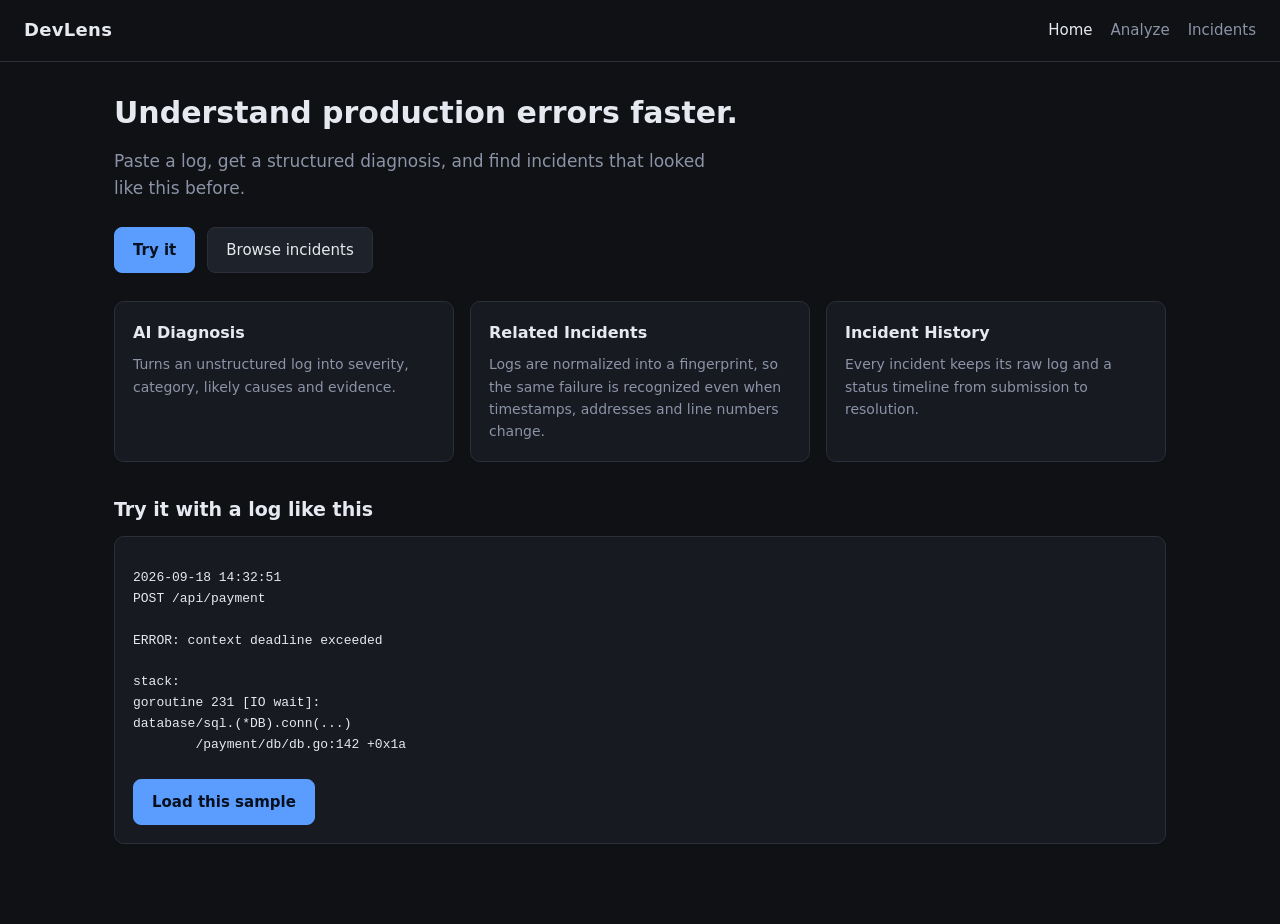
==== web/index.html @ b073ad02 "feat: 前端四个页面（M4） 不引入构建步骤，用原生 HTML/CSS/JS，由 api 进程直接托管静态文件， 本地起一个进程就能打开页面。  - Landing：定位、三个能力卡片、示例日志一" ====
<!DOCTYPE html>
<html lang="en">
<head>
<meta charset="utf-8">
<meta name="viewport" content="width=device-width, initial-scale=1">
<title>DevLens — Understand production errors faster</title>
<link rel="stylesheet" href="style.css">
</head>
<body>
<header>
  <span class="logo">DevLens</span>
  <nav>
    <a href="index.html" class="active">Home</a>
    <a href="analyze.html">Analyze</a>
    <a href="incidents.html">Incidents</a>
  </nav>
</header>

<main>
  <h1>Understand production errors faster.</h1>
  <p class="lede">
    Paste a log, get a structured diagnosis, and find incidents that looked like this before.
  </p>

  <div class="actions">
    <a class="btn btn-primary" href="analyze.html">Try it</a>
    <a class="btn" href="incidents.html">Browse incidents</a>
  </div>

  <div class="cards">
    <div class="card">
      <h3>AI Diagnosis</h3>
      <p>Turns an unstructured log into severity, category, likely causes and evidence.</p>
    </div>
    <div class="card">
      <h3>Related Incidents</h3>
      <p>Logs are normalized into a fingerprint, so the same failure is recognized even when
         timestamps, addresses and line numbers change.</p>
    </div>
    <div class="card">
      <h3>Incident History</h3>
      <p>Every incident keeps its raw log and a status timeline from submission to resolution.</p>
    </div>
  </div>

  <h2>Try it with a log like this</h2>
  <div class="panel">
    <pre class="mono">2026-09-18 14:32:51
POST /api/payment

ERROR: context deadline exceeded

stack:
goroutine 231 [IO wait]:
database/sql.(*DB).conn(...)
	/payment/db/db.go:142 +0x1a</pre>
    <div class="actions">
      <a class="btn btn-primary" href="analyze.html?sample=1">Load this sample</a>
    </div>
  </div>
</main>
</body>
</html>
---- web/style.css ----
:root {
  --bg: #0f1115;
  --panel: #171a21;
  --panel-2: #1e222b;
  --border: #2a2f3a;
  --text: #e6e9ef;
  --muted: #8b93a7;
  --accent: #5b9dff;
  --high: #ff6b6b;
  --medium: #ffa94d;
  --low: #63d471;
  --critical: #d6336c;
}

* { box-sizing: border-box; }

body {
  margin: 0;
  background: var(--bg);
  color: var(--text);
  font: 15px/1.6 ui-sans-serif, system-ui, -apple-system, "Segoe UI", Roboto, sans-serif;
}

a { color: var(--accent); text-decoration: none; }
a:hover { text-decoration: underline; }

header {
  border-bottom: 1px solid var(--border);
  padding: 16px 24px;
  display: flex;
  align-items: center;
  gap: 24px;
}

header .logo { font-weight: 700; font-size: 18px; letter-spacing: .3px; }
header nav { display: flex; gap: 18px; margin-left: auto; }
header nav a { color: var(--muted); }
header nav a.active { color: var(--text); }

main { max-width: 1100px; margin: 0 auto; padding: 32px 24px 80px; }

h1 { font-size: 30px; line-height: 1.25; margin: 0 0 12px; }
h2 { font-size: 19px; margin: 32px 0 12px; }
h3 { font-size: 15px; margin: 20px 0 8px; color: var(--muted); text-transform: uppercase; letter-spacing: .6px; }

.lede { color: var(--muted); font-size: 17px; max-width: 620px; }

.cards { display: grid; grid-template-columns: repeat(auto-fit, minmax(220px, 1fr)); gap: 16px; margin-top: 28px; }
.card { background: var(--panel); border: 1px solid var(--border); border-radius: 10px; padding: 18px; }
.card h3 { margin-top: 0; color: var(--text); text-transform: none; letter-spacing: 0; font-size: 16px; }
.card p { color: var(--muted); margin: 6px 0 0; font-size: 14px; }

.actions { display: flex; gap: 12px; margin-top: 24px; flex-wrap: wrap; }

button, .btn {
  font: inherit;
  border-radius: 8px;
  border: 1px solid var(--border);
  background: var(--panel-2);
  color: var(--text);
  padding: 10px 18px;
  cursor: pointer;
}
button:hover, .btn:hover { border-color: var(--accent); }
button:disabled { opacity: .55; cursor: not-allowed; }
.btn-primary { background: var(--accent); border-color: var(--accent); color: #06101f; font-weight: 600; }
.btn-primary:hover { filter: brightness(1.08); }

textarea {
  width: 100%;
  min-height: 320px;
  background: var(--panel);
  color: var(--text);
  border: 1px solid var(--border);
  border-radius: 10px;
  padding: 14px;
  font: 13px/1.6 ui-monospace, SFMono-Regular, Menlo, Consolas, monospace;
  resize: vertical;
}
textarea:focus { outline: none; border-color: var(--accent); }

.split { display: grid; grid-template-columns: 1fr 1fr; gap: 24px; align-items: start; }
@media (max-width: 900px) { .split { grid-template-columns: 1fr; } }

.panel { background: var(--panel); border: 1px solid var(--border); border-radius: 10px; padding: 18px; }
.panel.empty { color: var(--muted); }

.badge {
  display: inline-block;
  font-size: 12px;
  font-weight: 600;
  padding: 3px 9px;
  border-radius: 999px;
  border: 1px solid var(--border);
  background: var(--panel-2);
  letter-spacing: .4px;
}
.sev-HIGH { color: var(--high); border-color: var(--high); }
.sev-MEDIUM { color: var(--medium); border-color: var(--medium); }
.sev-LOW { color: var(--low); border-color: var(--low); }
.sev-CRITICAL { color: var(--critical); border-color: var(--critical); }
.badge.recurring { color: var(--accent); border-color: var(--accent); }
.badge.status { color: var(--muted); }

.meta { color: var(--muted); font-size: 14px; margin-bottom: 16px; }
.mono { font-family: ui-monospace, SFMono-Regular, Menlo, Consolas, monospace; font-size: 13px; }

ul.plain { margin: 8px 0; padding-left: 20px; }
ul.plain li { margin: 5px 0; }

table { width: 100%; border-collapse: collapse; font-size: 14px; }
th, td { text-align: left; padding: 11px 10px; border-bottom: 1px solid var(--border); }
th { color: var(--muted); font-weight: 600; font-size: 13px; text-transform: uppercase; letter-spacing: .5px; }
tbody tr:hover { background: var(--panel); }

.confidence { display: flex; align-items: center; gap: 10px; }
.confidence .bar { flex: 1; max-width: 160px; height: 6px; background: var(--panel-2); border-radius: 3px; overflow: hidden; }
.confidence .bar span { display: block; height: 100%; background: var(--accent); }

.evidence { background: var(--panel-2); border-radius: 8px; padding: 10px 12px; margin: 8px 0; }
.evidence .line { color: var(--muted); font-size: 12px; }

.timeline { list-style: none; margin: 0; padding: 0; }
.timeline li { padding: 10px 0 10px 18px; border-left: 2px solid var(--border); position: relative; }
.timeline li::before {
  content: '';
  position: absolute; left: -5px; top: 18px;
  width: 8px; height: 8px; border-radius: 50%; background: var(--accent);
}
.timeline .when { color: var(--muted); font-size: 12px; }

.alert { border-radius: 8px; padding: 12px 14px; margin: 12px 0; font-size: 14px; }
.alert.error { background: #2a1618; border: 1px solid #52242a; color: #ffb4b4; }
.alert.info { background: #16202e; border: 1px solid #24405f; color: #a9c8ff; }

.spinner {
  display: inline-block; width: 13px; height: 13px; margin-right: 8px;
  border: 2px solid var(--muted); border-top-color: transparent;
  border-radius: 50%; animation: spin .8s linear infinite; vertical-align: -2px;
}
@keyframes spin { to { transform: rotate(360deg); } }

footer { color: var(--muted); font-size: 13px; margin-top: 48px; padding-top: 20px; border-top: 1px solid var(--border); }
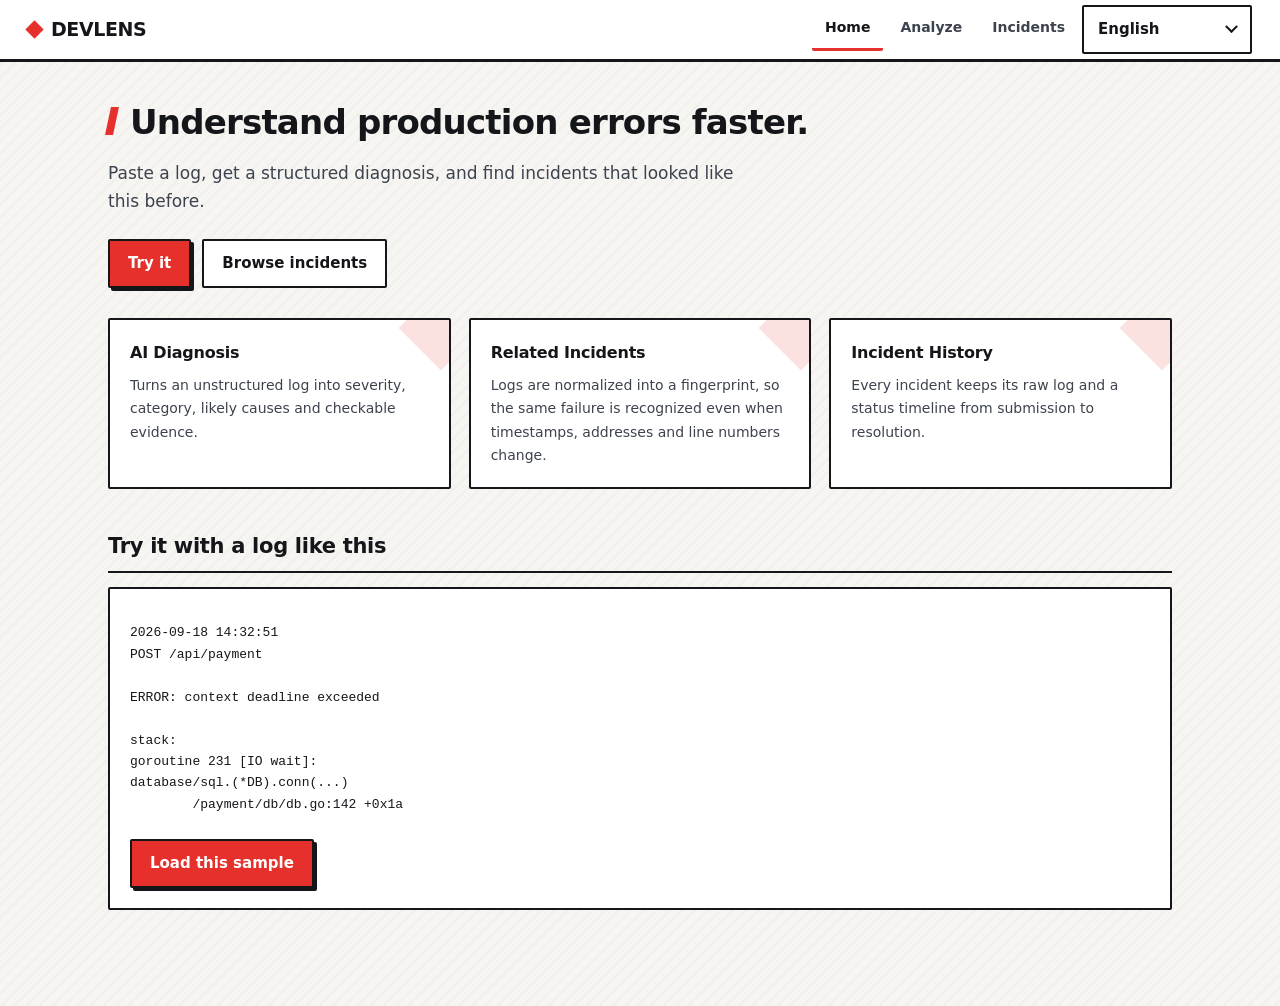
==== commit 88b6e9ac: "feat: 前端改为明亮构成主义风格，并加入中英切换 配色从深色改为明亮，主色取构成主义的红与近黑：粗描边、几何色块、 斜向动势、极小圆角、硬阴影。背景保留可读性优先，斜纹只做很淡的暗示。  页面结构" ====
--- a/web/index.html
+++ b/web/index.html
@@ -1,63 +1,67 @@
 <!DOCTYPE html>
-<html lang="en">
+<html lang="zh-Hans">
 <head>
 <meta charset="utf-8">
 <meta name="viewport" content="width=device-width, initial-scale=1">
-<title>DevLens — Understand production errors faster</title>
+<title>DevLens</title>
 <link rel="stylesheet" href="style.css">
+<script src="i18n.js"></script>
+<script src="select.js"></script>
+<script src="header.js"></script>
 </head>
 <body>
-<header>
-  <span class="logo">DevLens</span>
-  <nav>
-    <a href="index.html" class="active">Home</a>
-    <a href="analyze.html">Analyze</a>
-    <a href="incidents.html">Incidents</a>
-  </nav>
-</header>
+<header id="site-header"></header>
 
 <main>
-  <h1>Understand production errors faster.</h1>
-  <p class="lede">
-    Paste a log, get a structured diagnosis, and find incidents that looked like this before.
-  </p>
+  <h1 data-i18n="landing.title"></h1>
+  <p class="lede" data-i18n="landing.lede"></p>
 
   <div class="actions">
-    <a class="btn btn-primary" href="analyze.html">Try it</a>
-    <a class="btn" href="incidents.html">Browse incidents</a>
+    <a class="btn btn-primary" href="analyze.html" data-i18n="landing.cta.analyze"></a>
+    <a class="btn" href="incidents.html" data-i18n="landing.cta.browse"></a>
   </div>
 
   <div class="cards">
     <div class="card">
-      <h3>AI Diagnosis</h3>
-      <p>Turns an unstructured log into severity, category, likely causes and evidence.</p>
+      <h3 data-i18n="landing.card.diagnosis.title"></h3>
+      <p data-i18n="landing.card.diagnosis.body"></p>
     </div>
     <div class="card">
-      <h3>Related Incidents</h3>
-      <p>Logs are normalized into a fingerprint, so the same failure is recognized even when
-         timestamps, addresses and line numbers change.</p>
+      <h3 data-i18n="landing.card.related.title"></h3>
+      <p data-i18n="landing.card.related.body"></p>
     </div>
     <div class="card">
-      <h3>Incident History</h3>
-      <p>Every incident keeps its raw log and a status timeline from submission to resolution.</p>
+      <h3 data-i18n="landing.card.history.title"></h3>
+      <p data-i18n="landing.card.history.body"></p>
     </div>
   </div>
 
-  <h2>Try it with a log like this</h2>
+  <h2 data-i18n="landing.sample.title"></h2>
   <div class="panel">
-    <pre class="mono">2026-09-18 14:32:51
-POST /api/payment
-
-ERROR: context deadline exceeded
-
-stack:
-goroutine 231 [IO wait]:
-database/sql.(*DB).conn(...)
-	/payment/db/db.go:142 +0x1a</pre>
+    <pre class="mono" id="sample-log"></pre>
     <div class="actions">
-      <a class="btn btn-primary" href="analyze.html?sample=1">Load this sample</a>
+      <a class="btn btn-primary" id="sample-link" data-i18n="landing.sample.load"></a>
     </div>
   </div>
 </main>
+
+<script>
+(function () {
+  const I = window.DevLensI18n;
+  I.initLang();
+  window.DevLensHeader.build();
+
+  document.getElementById('sample-log').textContent =
+    '2026-09-18 14:32:51\n' +
+    'POST /api/payment\n\n' +
+    'ERROR: context deadline exceeded\n\n' +
+    'stack:\n' +
+    'goroutine 231 [IO wait]:\n' +
+    'database/sql.(*DB).conn(...)\n' +
+    '\t/payment/db/db.go:142 +0x1a';
+
+  document.getElementById('sample-link').href = 'analyze.html?sample=1';
+})();
+</script>
 </body>
 </html>
--- a/web/style.css
+++ b/web/style.css
@@ -1,143 +1,461 @@
+/* DevLens —— 明亮现代 + 构成主义
+ *
+ * 取构成主义的几个特征：粗黑描边、几何色块、斜向动势、
+ * 大字重标题配紧凑字距。底色保持明亮，保证可读性优先。
+ */
+
 :root {
-  --bg: #0f1115;
-  --panel: #171a21;
-  --panel-2: #1e222b;
-  --border: #2a2f3a;
-  --text: #e6e9ef;
-  --muted: #8b93a7;
-  --accent: #5b9dff;
-  --high: #ff6b6b;
-  --medium: #ffa94d;
-  --low: #63d471;
-  --critical: #d6336c;
+  /* 构成主义主色：红、黑、米白 */
+  --red: #e5302c;
+  --red-dark: #c4231f;
+  --ink: #14161a;
+  --ink-soft: #3d434e;
+  --muted: #6b7280;
+
+  --bg: #f6f5f2;
+  --surface: #ffffff;
+  --surface-2: #f0efeb;
+
+  --border: #dcdad4;
+  --border-strong: #14161a;
+
+  --sev-low: #2f9e63;
+  --sev-medium: #d98324;
+  --sev-high: #e5302c;
+  --sev-critical: #a0122f;
+
+  --radius: 2px;          /* 构成主义偏爱硬边，圆角压到最小 */
+  --shadow: 4px 4px 0 var(--ink);
+  --shadow-sm: 3px 3px 0 var(--ink);
+  --focus: 0 0 0 3px rgba(229, 48, 44, .35);
 }
 
 * { box-sizing: border-box; }
+
+html { -webkit-text-size-adjust: 100%; }
 
 body {
   margin: 0;
   background: var(--bg);
-  color: var(--text);
-  font: 15px/1.6 ui-sans-serif, system-ui, -apple-system, "Segoe UI", Roboto, sans-serif;
-}
-
-a { color: var(--accent); text-decoration: none; }
-a:hover { text-decoration: underline; }
+  color: var(--ink);
+  font: 15px/1.65 "Segoe UI", system-ui, -apple-system, Roboto, "Helvetica Neue", Arial, sans-serif;
+  /* 极淡的斜纹底，暗示构成主义的动势，但不干扰阅读 */
+  background-image:
+    repeating-linear-gradient(135deg,
+      rgba(20, 22, 26, .022) 0 2px,
+      transparent 2px 9px);
+}
+
+a { color: var(--red); text-decoration: none; }
+a:hover { text-decoration: underline; text-decoration-thickness: 2px; }
+
+/* ---------- 页头 ---------- */
 
 header {
-  border-bottom: 1px solid var(--border);
-  padding: 16px 24px;
+  position: sticky;
+  top: 0;
+  z-index: 20;
+  background: var(--surface);
+  border-bottom: 3px solid var(--ink);
+  padding: 0 28px;
+  display: flex;
+  align-items: stretch;
+  gap: 26px;
+  height: 62px;
+}
+
+.logo {
   display: flex;
   align-items: center;
-  gap: 24px;
-}
-
-header .logo { font-weight: 700; font-size: 18px; letter-spacing: .3px; }
-header nav { display: flex; gap: 18px; margin-left: auto; }
-header nav a { color: var(--muted); }
-header nav a.active { color: var(--text); }
-
-main { max-width: 1100px; margin: 0 auto; padding: 32px 24px 80px; }
-
-h1 { font-size: 30px; line-height: 1.25; margin: 0 0 12px; }
-h2 { font-size: 19px; margin: 32px 0 12px; }
-h3 { font-size: 15px; margin: 20px 0 8px; color: var(--muted); text-transform: uppercase; letter-spacing: .6px; }
-
-.lede { color: var(--muted); font-size: 17px; max-width: 620px; }
-
-.cards { display: grid; grid-template-columns: repeat(auto-fit, minmax(220px, 1fr)); gap: 16px; margin-top: 28px; }
-.card { background: var(--panel); border: 1px solid var(--border); border-radius: 10px; padding: 18px; }
-.card h3 { margin-top: 0; color: var(--text); text-transform: none; letter-spacing: 0; font-size: 16px; }
-.card p { color: var(--muted); margin: 6px 0 0; font-size: 14px; }
-
-.actions { display: flex; gap: 12px; margin-top: 24px; flex-wrap: wrap; }
+  gap: 10px;
+  font-weight: 800;
+  font-size: 19px;
+  letter-spacing: -.4px;
+  text-transform: uppercase;
+}
+
+/* 构成主义的小斜块 */
+.logo::before {
+  content: "";
+  width: 13px;
+  height: 13px;
+  background: var(--red);
+  transform: rotate(45deg);
+  flex: none;
+}
+
+header nav {
+  display: flex;
+  gap: 4px;
+  margin-left: auto;
+  align-items: center;
+}
+
+header nav a {
+  color: var(--ink-soft);
+  font-weight: 600;
+  font-size: 14px;
+  padding: 8px 13px;
+  border-radius: var(--radius);
+  border-bottom: 3px solid transparent;
+}
+header nav a:hover { color: var(--ink); background: var(--surface-2); text-decoration: none; }
+header nav a.active { color: var(--ink); border-bottom-color: var(--red); }
+
+/* ---------- 布局 ---------- */
+
+main { max-width: 1120px; margin: 0 auto; padding: 40px 28px 96px; }
+
+h1 {
+  font-size: 34px;
+  line-height: 1.18;
+  margin: 0 0 14px;
+  font-weight: 800;
+  letter-spacing: -.8px;
+}
+
+/* 标题左侧的红色竖条，构成主义常见的强调手法 */
+h1::before {
+  content: "";
+  display: inline-block;
+  width: 8px;
+  height: .82em;
+  background: var(--red);
+  margin-right: 14px;
+  transform: skewX(-12deg);
+  vertical-align: -1px;
+}
+
+h2 {
+  font-size: 21px;
+  margin: 40px 0 14px;
+  font-weight: 750;
+  letter-spacing: -.3px;
+  padding-bottom: 8px;
+  border-bottom: 2px solid var(--ink);
+}
+
+h3 {
+  font-size: 12px;
+  margin: 24px 0 10px;
+  color: var(--muted);
+  text-transform: uppercase;
+  letter-spacing: 1.1px;
+  font-weight: 700;
+}
+
+.lede { color: var(--ink-soft); font-size: 17px; max-width: 640px; }
+
+/* ---------- 卡片 ---------- */
+
+.cards {
+  display: grid;
+  grid-template-columns: repeat(auto-fit, minmax(230px, 1fr));
+  gap: 18px;
+  margin-top: 30px;
+}
+
+.card {
+  background: var(--surface);
+  border: 2px solid var(--ink);
+  border-radius: var(--radius);
+  padding: 20px;
+  position: relative;
+  overflow: hidden;
+}
+
+/* 卡片右上角的斜向色块，呼应构成主义的几何拼贴 */
+.card::after {
+  content: "";
+  position: absolute;
+  top: -22px;
+  right: -22px;
+  width: 60px;
+  height: 60px;
+  background: var(--red);
+  transform: rotate(45deg);
+  opacity: .14;
+}
+
+.card h3 {
+  margin: 0 0 8px;
+  color: var(--ink);
+  text-transform: none;
+  letter-spacing: -.2px;
+  font-size: 16px;
+  font-weight: 750;
+}
+
+.card p { color: var(--ink-soft); margin: 0; font-size: 14px; }
+
+/* ---------- 按钮 ---------- */
+
+.actions { display: flex; gap: 11px; margin-top: 24px; flex-wrap: wrap; align-items: center; }
 
 button, .btn {
   font: inherit;
-  border-radius: 8px;
-  border: 1px solid var(--border);
-  background: var(--panel-2);
-  color: var(--text);
+  font-weight: 650;
+  border-radius: var(--radius);
+  border: 2px solid var(--ink);
+  background: var(--surface);
+  color: var(--ink);
   padding: 10px 18px;
   cursor: pointer;
-}
-button:hover, .btn:hover { border-color: var(--accent); }
-button:disabled { opacity: .55; cursor: not-allowed; }
-.btn-primary { background: var(--accent); border-color: var(--accent); color: #06101f; font-weight: 600; }
-.btn-primary:hover { filter: brightness(1.08); }
+  transition: transform .08s ease, box-shadow .08s ease, background .12s ease;
+  display: inline-flex;
+  align-items: center;
+  gap: 7px;
+  text-decoration: none;
+}
+
+button:hover:not(:disabled), .btn:hover:not(:disabled) {
+  background: var(--surface-2);
+  text-decoration: none;
+}
+button:active:not(:disabled), .btn:active:not(:disabled) { transform: translate(2px, 2px); }
+button:focus-visible, .btn:focus-visible, select:focus-visible, textarea:focus-visible {
+  outline: none;
+  box-shadow: var(--focus);
+}
+button:disabled { opacity: .5; cursor: not-allowed; }
+
+.btn-primary {
+  background: var(--red);
+  border-color: var(--ink);
+  color: #fff;
+  box-shadow: var(--shadow-sm);
+}
+.btn-primary:hover:not(:disabled) { background: var(--red-dark); }
+
+/* ---------- 输入 ---------- */
 
 textarea {
   width: 100%;
-  min-height: 320px;
-  background: var(--panel);
-  color: var(--text);
-  border: 1px solid var(--border);
-  border-radius: 10px;
-  padding: 14px;
-  font: 13px/1.6 ui-monospace, SFMono-Regular, Menlo, Consolas, monospace;
+  min-height: 330px;
+  background: var(--surface);
+  color: var(--ink);
+  border: 2px solid var(--ink);
+  border-radius: var(--radius);
+  padding: 15px;
+  font: 13px/1.65 ui-monospace, SFMono-Regular, Menlo, Consolas, monospace;
   resize: vertical;
 }
-textarea:focus { outline: none; border-color: var(--accent); }
-
-.split { display: grid; grid-template-columns: 1fr 1fr; gap: 24px; align-items: start; }
-@media (max-width: 900px) { .split { grid-template-columns: 1fr; } }
-
-.panel { background: var(--panel); border: 1px solid var(--border); border-radius: 10px; padding: 18px; }
-.panel.empty { color: var(--muted); }
+textarea::placeholder { color: #9aa0aa; }
+
+.split { display: grid; grid-template-columns: 1fr 1fr; gap: 26px; align-items: start; }
+@media (max-width: 940px) { .split { grid-template-columns: 1fr; } }
+
+.panel {
+  background: var(--surface);
+  border: 2px solid var(--ink);
+  border-radius: var(--radius);
+  padding: 20px;
+}
+.panel.empty { color: var(--muted); border-style: dashed; border-width: 2px; }
+
+/* ---------- 徽标 ---------- */
 
 .badge {
   display: inline-block;
-  font-size: 12px;
-  font-weight: 600;
+  font-size: 11px;
+  font-weight: 750;
   padding: 3px 9px;
   border-radius: 999px;
-  border: 1px solid var(--border);
-  background: var(--panel-2);
-  letter-spacing: .4px;
-}
-.sev-HIGH { color: var(--high); border-color: var(--high); }
-.sev-MEDIUM { color: var(--medium); border-color: var(--medium); }
-.sev-LOW { color: var(--low); border-color: var(--low); }
-.sev-CRITICAL { color: var(--critical); border-color: var(--critical); }
-.badge.recurring { color: var(--accent); border-color: var(--accent); }
-.badge.status { color: var(--muted); }
+  border: 1.5px solid currentColor;
+  letter-spacing: .7px;
+  text-transform: uppercase;
+  background: var(--surface);
+}
+.sev-HIGH { color: var(--sev-high); }
+.sev-MEDIUM { color: var(--sev-medium); }
+.sev-LOW { color: var(--sev-low); }
+.sev-CRITICAL { color: var(--sev-critical); }
+.badge.status { color: var(--ink-soft); }
+.badge.recurring { color: #fff; background: var(--red); border-color: var(--red); }
 
 .meta { color: var(--muted); font-size: 14px; margin-bottom: 16px; }
 .mono { font-family: ui-monospace, SFMono-Regular, Menlo, Consolas, monospace; font-size: 13px; }
 
-ul.plain { margin: 8px 0; padding-left: 20px; }
-ul.plain li { margin: 5px 0; }
+ul.plain { margin: 8px 0; padding-left: 22px; }
+ul.plain li { margin: 6px 0; }
+ul.plain li::marker { color: var(--red); font-weight: 700; }
+
+/* ---------- 表格 ---------- */
 
 table { width: 100%; border-collapse: collapse; font-size: 14px; }
-th, td { text-align: left; padding: 11px 10px; border-bottom: 1px solid var(--border); }
-th { color: var(--muted); font-weight: 600; font-size: 13px; text-transform: uppercase; letter-spacing: .5px; }
-tbody tr:hover { background: var(--panel); }
-
-.confidence { display: flex; align-items: center; gap: 10px; }
-.confidence .bar { flex: 1; max-width: 160px; height: 6px; background: var(--panel-2); border-radius: 3px; overflow: hidden; }
-.confidence .bar span { display: block; height: 100%; background: var(--accent); }
-
-.evidence { background: var(--panel-2); border-radius: 8px; padding: 10px 12px; margin: 8px 0; }
-.evidence .line { color: var(--muted); font-size: 12px; }
+th, td { text-align: left; padding: 12px 11px; border-bottom: 1px solid var(--border); }
+th {
+  color: var(--ink);
+  font-weight: 750;
+  font-size: 11px;
+  text-transform: uppercase;
+  letter-spacing: 1px;
+  border-bottom: 2px solid var(--ink);
+}
+tbody tr:hover { background: var(--surface-2); }
+
+/* ---------- 置信度 ---------- */
+
+.confidence { display: flex; align-items: center; gap: 11px; }
+.confidence .bar {
+  flex: 1;
+  max-width: 170px;
+  height: 9px;
+  background: var(--surface-2);
+  border: 1.5px solid var(--ink);
+  overflow: hidden;
+}
+.confidence .bar span { display: block; height: 100%; background: var(--red); }
+
+/* ---------- 证据 ---------- */
+
+.evidence {
+  background: var(--surface-2);
+  border-left: 4px solid var(--red);
+  padding: 11px 13px;
+  margin: 9px 0;
+}
+.evidence .line { color: var(--muted); font-size: 12px; margin-top: 3px; }
+
+/* ---------- 时间线 ---------- */
 
 .timeline { list-style: none; margin: 0; padding: 0; }
-.timeline li { padding: 10px 0 10px 18px; border-left: 2px solid var(--border); position: relative; }
+.timeline li {
+  padding: 11px 0 11px 20px;
+  border-left: 2px solid var(--border-strong);
+  position: relative;
+}
 .timeline li::before {
-  content: '';
-  position: absolute; left: -5px; top: 18px;
-  width: 8px; height: 8px; border-radius: 50%; background: var(--accent);
+  content: "";
+  position: absolute;
+  left: -6px;
+  top: 19px;
+  width: 10px;
+  height: 10px;
+  background: var(--red);
+  transform: rotate(45deg);
 }
 .timeline .when { color: var(--muted); font-size: 12px; }
 
-.alert { border-radius: 8px; padding: 12px 14px; margin: 12px 0; font-size: 14px; }
-.alert.error { background: #2a1618; border: 1px solid #52242a; color: #ffb4b4; }
-.alert.info { background: #16202e; border: 1px solid #24405f; color: #a9c8ff; }
+/* ---------- 提示 ---------- */
+
+.alert { padding: 13px 15px; margin: 13px 0; font-size: 14px; border-left: 4px solid; }
+.alert.error { background: #fdecec; border-color: var(--red); color: #7d1512; }
+.alert.info { background: var(--surface-2); border-color: var(--ink); color: var(--ink-soft); }
+
+/* ---------- 加载指示 ---------- */
 
 .spinner {
-  display: inline-block; width: 13px; height: 13px; margin-right: 8px;
-  border: 2px solid var(--muted); border-top-color: transparent;
-  border-radius: 50%; animation: spin .8s linear infinite; vertical-align: -2px;
+  display: inline-block;
+  width: 13px;
+  height: 13px;
+  margin-right: 9px;
+  border: 2px solid var(--border);
+  border-top-color: var(--red);
+  border-radius: 50%;
+  animation: spin .75s linear infinite;
+  vertical-align: -2px;
 }
 @keyframes spin { to { transform: rotate(360deg); } }
 
-footer { color: var(--muted); font-size: 13px; margin-top: 48px; padding-top: 20px; border-top: 1px solid var(--border); }+/* ---------- 自定义下拉菜单 ----------
+ *
+ * 原生 select 在明亮配色下各平台差异极大，且无法统一箭头样式，
+ * 所以用 div 自己实现，原生 select 只作为无障碍的语义载体保留。
+ */
+
+.select {
+  position: relative;
+  display: inline-block;
+}
+
+.select > button {
+  min-width: 170px;
+  justify-content: space-between;
+  background: var(--surface);
+  padding: 10px 14px;
+  font-weight: 600;
+}
+
+.select.open > button { box-shadow: var(--shadow-sm); }
+
+.select .caret {
+  width: 9px;
+  height: 9px;
+  border-right: 2px solid var(--ink);
+  border-bottom: 2px solid var(--ink);
+  transform: rotate(45deg) translate(-2px, -2px);
+  transition: transform .16s ease;
+  flex: none;
+  margin-left: 12px;
+}
+.select.open .caret { transform: rotate(-135deg) translate(-2px, -2px); }
+
+.select .menu {
+  position: absolute;
+  top: calc(100% + 5px);
+  left: 0;
+  min-width: 100%;
+  background: var(--surface);
+  border: 2px solid var(--ink);
+  border-radius: var(--radius);
+  box-shadow: var(--shadow);
+  padding: 5px;
+  z-index: 40;
+  display: none;
+  max-height: 320px;
+  overflow-y: auto;
+}
+.select.open .menu { display: block; }
+
+.select .menu button {
+  display: flex;
+  align-items: center;
+  gap: 9px;
+  width: 100%;
+  border: none;
+  background: transparent;
+  padding: 9px 11px;
+  font-weight: 550;
+  text-align: left;
+  justify-content: flex-start;
+}
+.select .menu button:hover { background: var(--surface-2); }
+.select .menu button[aria-selected="true"] { background: var(--red); color: #fff; }
+.select .menu button[aria-selected="true"]::after {
+  content: "";
+  margin-left: auto;
+  width: 7px;
+  height: 7px;
+  background: currentColor;
+  transform: rotate(45deg);
+}
+
+/* ---------- 页脚 ---------- */
+
+footer {
+  color: var(--muted);
+  font-size: 13px;
+  margin-top: 56px;
+  padding-top: 20px;
+  border-top: 2px solid var(--ink);
+}
+
+/* ---------- 无障碍 ---------- */
+
+.sr-only {
+  position: absolute;
+  width: 1px; height: 1px;
+  padding: 0; margin: -1px;
+  overflow: hidden;
+  clip: rect(0 0 0 0);
+  white-space: nowrap;
+  border: 0;
+}
+
+@media (prefers-reduced-motion: reduce) {
+  *, *::before, *::after {
+    animation-duration: .01ms !important;
+    transition-duration: .01ms !important;
+  }
+}
